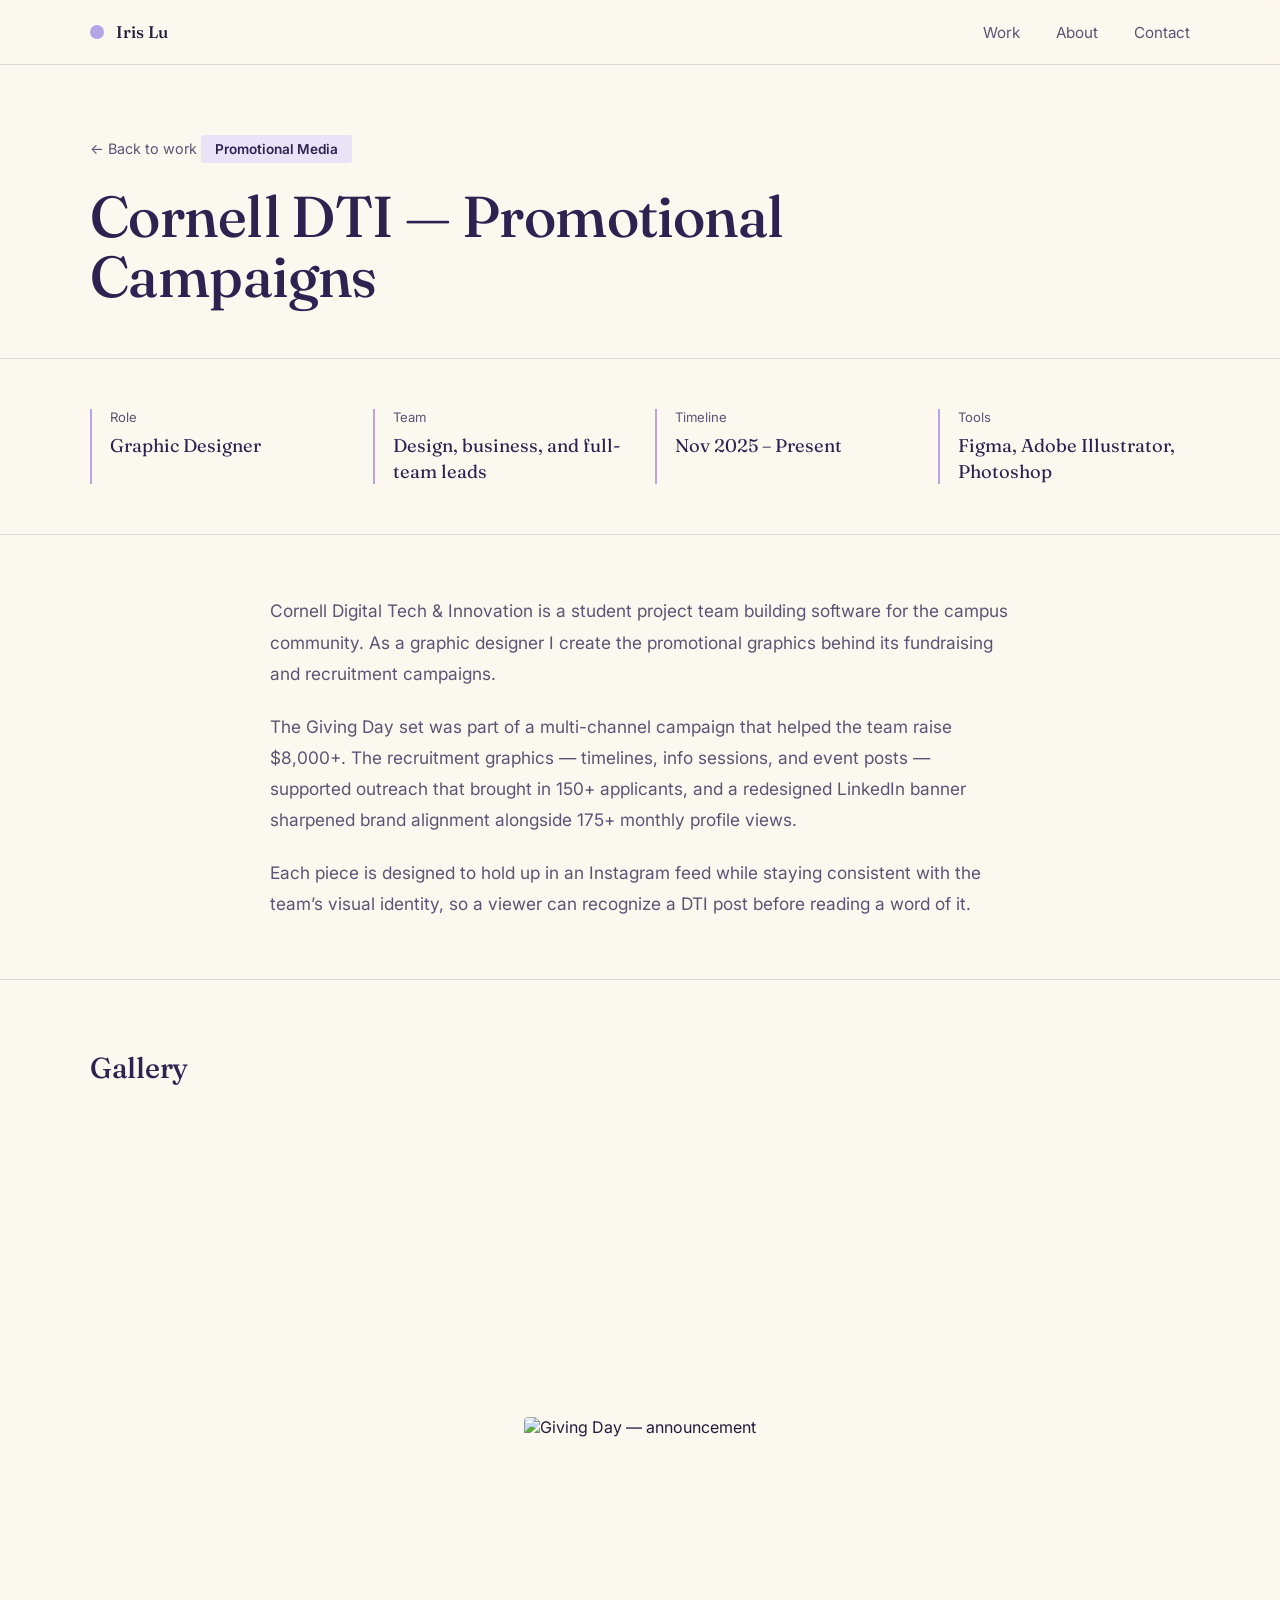
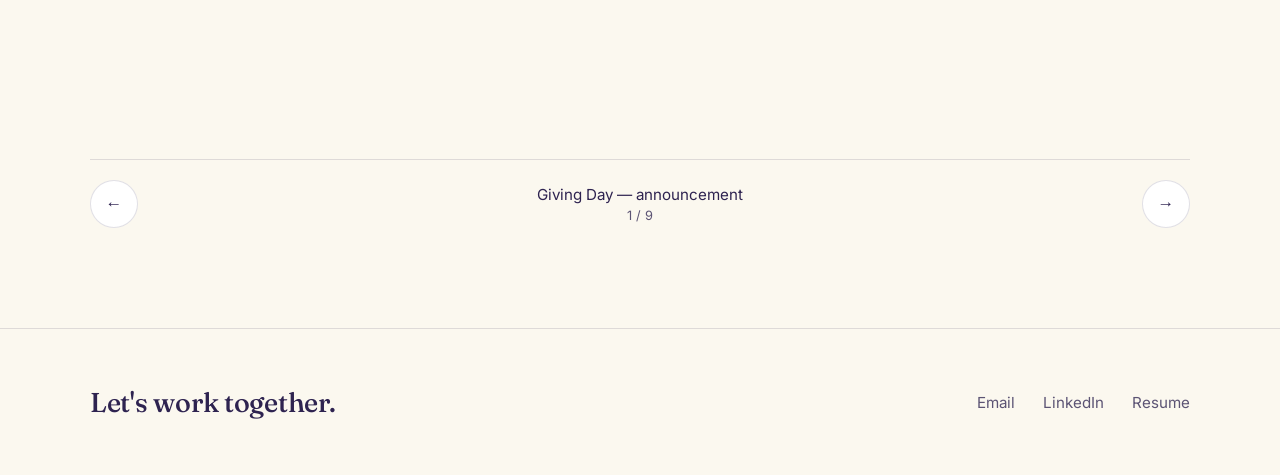
==== project-dti.html @ 87f2dfdc "Add files via upload" ====
<!DOCTYPE html>
<html lang="en">
<head>
<meta charset="UTF-8">
<meta name="viewport" content="width=device-width, initial-scale=1.0">
<title>Cornell DTI — Promotional Campaigns — Iris Lu</title>
<link rel="preconnect" href="https://fonts.googleapis.com">
<link href="https://fonts.googleapis.com/css2?family=Fraunces:opsz,wght@9..144,300;9..144,400;9..144,500;9..144,600&family=Inter:wght@400;500;600&display=swap" rel="stylesheet">
<link rel="stylesheet" href="styles.css">
<script src="carousel.js" defer></script>
</head>
<body>

<header>
  <nav>
    <a href="index.html" class="brand"><span class="dot"></span> Iris Lu</a>
    <div class="nav-links">
      <a href="index.html#work">Work</a>
      <a href="index.html#about">About</a>
      <a href="index.html#contact">Contact</a>
    </div>
  </nav>
</header>

<section class="project-hero">
  <div class="wrap">
    <a href="index.html#work" class="back-link">&larr; Back to work</a>
    <div class="project-cat">Promotional Media</div>
    <h1>Cornell DTI — Promotional Campaigns</h1>
  </div>
</section>

<section class="project-meta">
  <div class="wrap">
    <div class="meta-grid">
      <div class="meta-item"><div class="meta-label">Role</div><div class="meta-value">Graphic Designer</div></div>
      <div class="meta-item"><div class="meta-label">Team</div><div class="meta-value">Design, business, and full-team leads</div></div>
      <div class="meta-item"><div class="meta-label">Timeline</div><div class="meta-value">Nov 2025 – Present</div></div>
      <div class="meta-item"><div class="meta-label">Tools</div><div class="meta-value">Figma, Adobe Illustrator, Photoshop</div></div>
    </div>
  </div>
</section>

<section class="project-desc">
  <div class="wrap">
    <p>Cornell Digital Tech &amp; Innovation is a student project team building software for the campus community. As a graphic designer I create the promotional graphics behind its fundraising and recruitment campaigns.</p>
    <p>The Giving Day set was part of a multi-channel campaign that helped the team raise $8,000+. The recruitment graphics — timelines, info sessions, and event posts — supported outreach that brought in 150+ applicants, and a redesigned LinkedIn banner sharpened brand alignment alongside 175+ monthly profile views.</p>
    <p>Each piece is designed to hold up in an Instagram feed while staying consistent with the team’s visual identity, so a viewer can recognize a DTI post before reading a word of it.</p>
  </div>
</section>

<section class="gallery">
  <div class="wrap">
    <h2>Gallery</h2>

    <div class="carousel" data-carousel>
      <div class="stage">
      <div class="slide" data-cap="Giving Day — announcement">
        <img data-src="media/dti/giving-day.png" alt="Giving Day — announcement">
      </div>
      <div class="slide" data-cap="Giving Day — info">
        <img data-src="media/dti/giving-day-info.png" alt="Giving Day — info">
      </div>
      <div class="slide" data-cap="Info session">
        <img data-src="media/dti/info-session.png" alt="Info session">
      </div>
      <div class="slide" data-cap="Info session — variant">
        <img data-src="media/dti/info-session-1.png" alt="Info session — variant">
      </div>
      <div class="slide" data-cap="Recruitment timeline">
        <img data-src="media/dti/recruitment-timeline-2.png" alt="Recruitment timeline">
      </div>
      <div class="slide" data-cap="Recruitment timeline — variant">
        <img data-src="media/dti/recruitment-timeline-3.png" alt="Recruitment timeline — variant">
      </div>
      <div class="slide" data-cap="Cookies event">
        <img data-src="media/dti/cookies.png" alt="Cookies event">
      </div>
      <div class="slide" data-cap="PM 103">
        <img data-src="media/dti/pm-103.png" alt="PM 103">
      </div>
      <div class="slide" data-cap="Pudding fundraiser">
        <img data-src="media/dti/pudding-fundraiser.jpg" alt="Pudding fundraiser">
      </div>
      </div>
      <div class="carousel-bar">
        <button type="button" class="c-btn" data-prev aria-label="Previous image">&larr;</button>
        <div class="c-meta"><span class="c-cap"></span><span class="c-count"></span></div>
        <button type="button" class="c-btn" data-next aria-label="Next image">&rarr;</button>
      </div>
    </div>
  </div>
</section>

<footer id="contact">
  <div class="wrap footer-inner">
    <h3>Let's work together.</h3>
    <div class="footer-links">
      <a href="mailto:hello@example.com">Email</a>
      <a href="#">LinkedIn</a>
      <a href="#">Resume</a>
    </div>
  </div>
</footer>

</body>
</html>
---- styles.css ----
:root{
  --cream:#FBF8EF;
  --lav-pale:#E9E3F8;
  --lav-mid:#B7A4E6;
  --lav-deep:#2E2350;
  --yellow:#E8D94A;
  --ink:#241C3D;
  --ink-soft:#5C5474;
  --white:#FFFFFF;
  --line:rgba(46,35,80,0.14);
}
*{box-sizing:border-box;margin:0;padding:0;}
html{scroll-behavior:smooth;}
body{
  background:var(--cream);
  color:var(--ink);
  font-family:'Inter',sans-serif;
  -webkit-font-smoothing:antialiased;
}
a{color:inherit;text-decoration:none;}
img{max-width:100%;display:block;}
.wrap{max-width:1180px;margin:0 auto;padding:0 40px;}

h1,h2,h3,.display{
  font-family:'Fraunces',serif;
  font-weight:500;
  letter-spacing:-0.01em;
  color:var(--lav-deep);
}

/* NAV */
header{
  position:sticky;top:0;z-index:50;
  background:rgba(251,248,239,0.88);
  backdrop-filter:blur(8px);
  border-bottom:1px solid var(--line);
}
nav{
  display:flex;align-items:center;justify-content:space-between;
  padding:22px 40px;max-width:1180px;margin:0 auto;
}
.brand{
  display:flex;align-items:center;gap:12px;
  font-family:'Fraunces',serif;font-size:1.05rem;font-weight:500;
}
.brand .dot{
  width:14px;height:14px;border-radius:50%;
  background:var(--lav-mid);
}
.nav-links{display:flex;gap:36px;font-size:0.95rem;}
.nav-links a{color:var(--ink-soft);transition:color .2s;}
.nav-links a:hover{color:var(--lav-deep);}

/* HERO (home page) */
.hero{
  padding:100px 0 110px;
  position:relative;
  overflow:hidden;
}
.hero-inner{
  display:grid;
  grid-template-columns:1.3fr 1fr;
  gap:40px;
  align-items:center;
}
.hero-eyebrow{
  color:var(--ink-soft);font-size:1.05rem;margin-bottom:10px;
}
.hero h1{
  font-size:clamp(3.5rem,8vw,6.2rem);
  line-height:0.95;
}
.hero-role{
  margin-top:22px;font-size:1.15rem;color:var(--ink-soft);
  max-width:34ch;line-height:1.5;
}
.hero-art{
  position:relative;height:420px;
}
.hero-art svg{width:100%;height:100%;}

.btn{
  display:inline-flex;align-items:center;gap:8px;
  padding:14px 26px;border-radius:4px;
  font-size:0.95rem;font-weight:500;
  border:1px solid transparent;
  cursor:pointer;transition:transform .15s ease, background .2s ease;
}
.btn-primary{background:var(--lav-deep);color:var(--white);}
.btn-primary:hover{transform:translateY(-2px);}
.btn-ghost{border-color:var(--line);color:var(--lav-deep);}
.btn-ghost:hover{border-color:var(--lav-deep);}

/* WORK GRID */
.work{padding:20px 0 100px;}
.grid{
  display:grid;
  grid-template-columns:repeat(2,1fr);
  gap:28px;
}
.card{
  background:var(--lav-pale);
  border-radius:6px;
  overflow:hidden;
  display:block;
  transition:transform .2s ease;
}
.card:hover{transform:translateY(-4px);}
.card-media{
  aspect-ratio:4/3;
  background:var(--lav-pale);
  display:flex;align-items:center;justify-content:center;
  position:relative;
}
.card-media .placeholder-frame{inset:16px;}
.card-body{padding:22px 24px 26px;}
.card-cat{
  font-size:0.8rem;color:var(--ink-soft);margin-bottom:6px;
}
.card h4{
  font-family:'Fraunces',serif;font-size:1.25rem;color:var(--lav-deep);font-weight:500;
}

.placeholder-frame{
  position:absolute;inset:24px;
  border:1.5px dashed rgba(46,35,80,0.35);
  border-radius:4px;
  display:flex;align-items:center;justify-content:center;
  flex-direction:column;gap:10px;
}
.placeholder-frame span{
  color:rgba(46,35,80,0.55);font-size:0.85rem;text-align:center;padding:0 20px;
}

/* ABOUT */
.about{padding:20px 0 110px;}
.about-inner{
  display:grid;grid-template-columns:0.85fr 0.35fr 1fr;gap:40px;align-items:center;
}
.about-photo{
  aspect-ratio:3/4;background:var(--lav-mid);border-radius:6px;
  position:relative;
}
.about-photo .placeholder-frame{inset:18px;}
.about-deco{
  display:flex;align-items:center;justify-content:center;height:100%;
}
.about-deco svg{width:100%;height:auto;max-height:320px;}
.about-copy p{
  font-size:1.05rem;line-height:1.75;color:var(--ink-soft);margin-bottom:20px;
  max-width:56ch;
}
.skills{
  margin-top:30px;display:flex;flex-wrap:wrap;gap:10px;
}
.skill-pill{
  padding:8px 16px;border:1px solid var(--line);border-radius:30px;
  font-size:0.85rem;color:var(--lav-deep);
}

/* PROJECT PAGE */
.project-hero{
  padding:70px 0 50px;
  border-bottom:1px solid var(--line);
}
.back-link{
  display:inline-flex;align-items:center;gap:8px;
  color:var(--ink-soft);font-size:0.9rem;margin-bottom:30px;
}
.back-link:hover{color:var(--lav-deep);}
.project-cat{
  display:inline-flex;background:var(--lav-pale);color:var(--lav-deep);
  padding:6px 14px;border-radius:3px;font-size:0.85rem;font-weight:600;
  margin-bottom:20px;
}
.project-hero h1{
  font-size:clamp(2.4rem,5vw,3.6rem);
  line-height:1.05;max-width:20ch;
}

.project-meta{
  padding:50px 0;
  border-bottom:1px solid var(--line);
}
.meta-grid{
  display:grid;
  grid-template-columns:repeat(4,1fr);
  gap:30px;
}
.meta-item{
  border-left:2px solid var(--lav-mid);
  padding-left:18px;
}
.meta-item .meta-label{
  font-size:0.82rem;color:var(--ink-soft);margin-bottom:8px;
}
.meta-item .meta-value{
  font-family:'Fraunces',serif;font-size:1.15rem;color:var(--lav-deep);
  line-height:1.4;
}

.project-desc{
  padding:60px 0;
  border-bottom:1px solid var(--line);
}
.project-desc .wrap{max-width:820px;}
.project-desc p{
  font-size:1.08rem;line-height:1.8;color:var(--ink-soft);margin-bottom:22px;
}
.project-desc p:last-child{margin-bottom:0;}

.gallery{padding:70px 0 100px;}
.gallery h2{font-size:1.8rem;margin-bottom:36px;}
.gallery-grid{
  display:grid;
  grid-template-columns:repeat(2,1fr);
  gap:26px;
}
.gallery-item{
  aspect-ratio:4/3;background:var(--lav-pale);border-radius:6px;
  position:relative;
}
.gallery-item.tall{aspect-ratio:3/4;}
.gallery-item.wide{grid-column:span 2;aspect-ratio:16/8;}
.gallery-item .placeholder-frame{inset:16px;}

/* GALLERY — carousel */
.card-media img{width:100%;height:100%;object-fit:cover;object-position:center;}
.carousel{margin-top:8px;outline:none;}
.stage{
  position:relative;height:clamp(420px,68vh,720px);
  display:flex;align-items:center;justify-content:center;
}
.slide{display:none;width:100%;height:100%;overflow-y:auto;}
.slide.is-active{display:flex;align-items:center;justify-content:center;}
.slide img{max-width:100%;max-height:100%;width:auto;height:auto;border-radius:4px;}
.slide.scroll.is-active{align-items:flex-start;}
.slide.scroll img{max-height:none;width:min(300px,70%);}
.carousel-bar{
  display:flex;align-items:center;justify-content:space-between;gap:20px;
  margin-top:26px;padding-top:20px;border-top:1px solid var(--line);
}
.c-btn{
  width:48px;height:48px;flex:none;border-radius:50%;
  border:1px solid var(--line);background:var(--white);
  color:var(--lav-deep);font-size:1.05rem;cursor:pointer;
  transition:background .2s ease,border-color .2s ease;
}
.c-btn:hover{background:var(--lav-pale);border-color:var(--lav-mid);}
.c-meta{
  display:flex;flex-direction:column;align-items:center;gap:4px;text-align:center;
}
.c-cap{font-size:0.95rem;color:var(--lav-deep);}
.c-count{font-size:0.8rem;color:var(--ink-soft);}

/* FOOTER */
footer{
  border-top:1px solid var(--line);
  padding:56px 0;
}
.footer-inner{
  display:flex;justify-content:space-between;align-items:center;flex-wrap:wrap;gap:20px;
}
footer h3{font-size:1.7rem;}
.footer-links{display:flex;gap:28px;font-size:0.95rem;color:var(--ink-soft);}
.footer-links a:hover{color:var(--lav-deep);}

@media (max-width:860px){
  .wrap{padding:0 22px;}
  nav{padding:18px 22px;}
  .nav-links{gap:20px;font-size:0.88rem;}
  .hero{padding:60px 0 60px;}
  .hero-inner{grid-template-columns:1fr;}
  .hero-art{height:260px;order:-1;}
  .grid{grid-template-columns:1fr 1fr;}
  .about-inner{grid-template-columns:1fr;}
  .about-photo{aspect-ratio:16/9;}
  .about-deco{display:none;}
  .meta-grid{grid-template-columns:1fr 1fr;}
  .gallery-grid{grid-template-columns:1fr;}
  .stage{height:clamp(340px,56vh,560px);}
  .gallery-item.wide{grid-column:span 1;aspect-ratio:4/3;}
}
@media (max-width:560px){
  .grid{grid-template-columns:1fr;}
  .nav-links{gap:14px;}
  .hero h1{font-size:3rem;}
  .meta-grid{grid-template-columns:1fr;}
}

@media (prefers-reduced-motion:reduce){
  html{scroll-behavior:auto;}
  *{transition:none !important;}
}
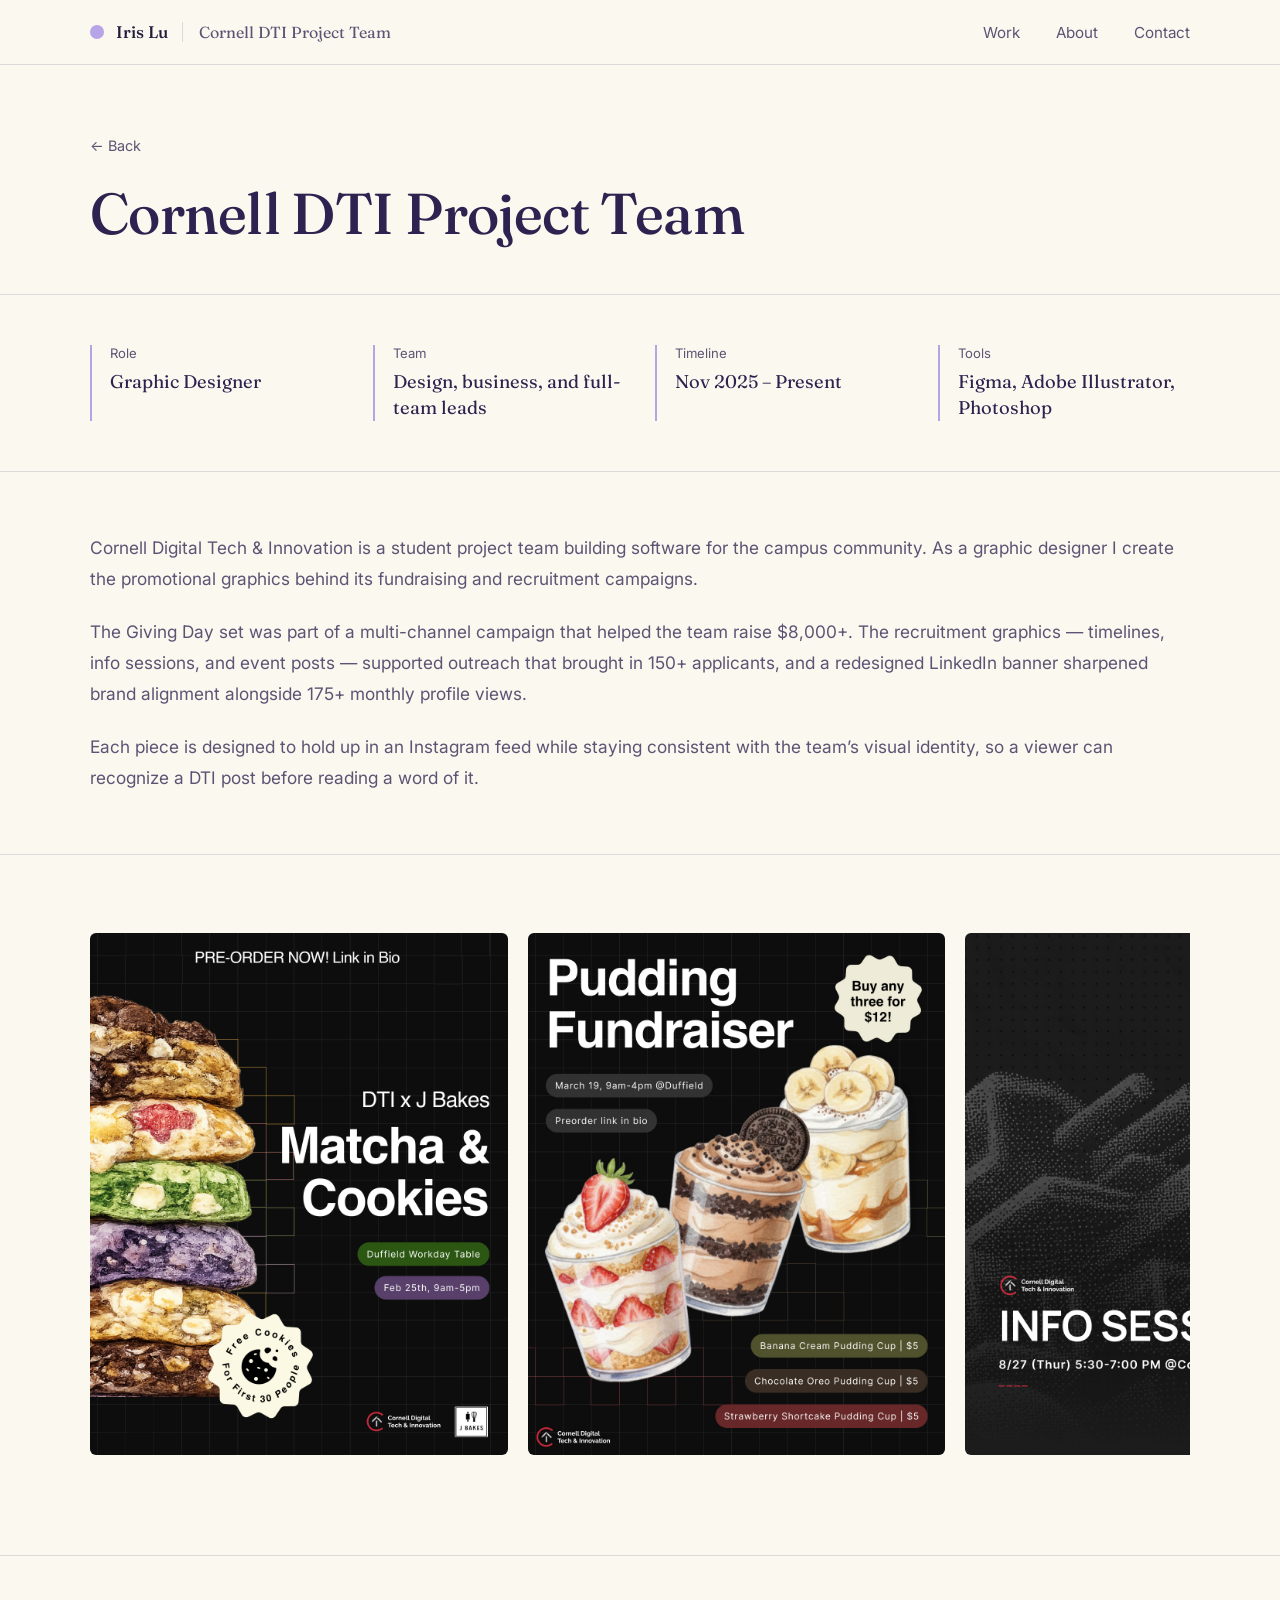
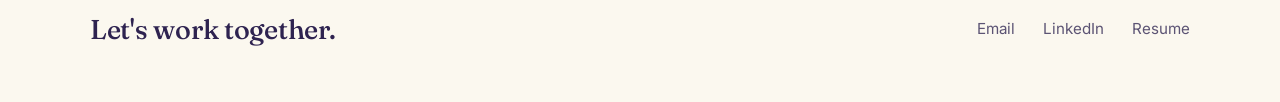
==== commit c8707c5c: "loaded portfolio" ====
--- a/project-dti.html
+++ b/project-dti.html
@@ -3,10 +3,12 @@
 <head>
 <meta charset="UTF-8">
 <meta name="viewport" content="width=device-width, initial-scale=1.0">
-<title>Cornell DTI — Promotional Campaigns — Iris Lu</title>
+<title>Cornell DTI Project Team — Iris Lu</title>
 <link rel="preconnect" href="https://fonts.googleapis.com">
 <link href="https://fonts.googleapis.com/css2?family=Fraunces:opsz,wght@9..144,300;9..144,400;9..144,500;9..144,600&family=Inter:wght@400;500;600&display=swap" rel="stylesheet">
 <link rel="stylesheet" href="styles.css">
+<script src="reveal.js" defer></script>
+<script src="motion.js" defer></script>
 <script src="carousel.js" defer></script>
 </head>
 <body>
@@ -24,9 +26,8 @@
 
 <section class="project-hero">
   <div class="wrap">
-    <a href="index.html#work" class="back-link">&larr; Back to work</a>
-    <div class="project-cat">Promotional Media</div>
-    <h1>Cornell DTI — Promotional Campaigns</h1>
+    <a href="index.html#work" class="back-link">&larr; Back</a>
+    <h1>Cornell DTI Project Team</h1>
   </div>
 </section>
 
@@ -51,43 +52,39 @@
 
 <section class="gallery">
   <div class="wrap">
-    <h2>Gallery</h2>
-
+    
     <div class="carousel" data-carousel>
       <div class="stage">
-      <div class="slide" data-cap="Giving Day — announcement">
-        <img data-src="media/dti/giving-day.png" alt="Giving Day — announcement">
+      <div class="slide" data-cap="Cookies event">
+        <img loading="lazy" src="media/dti/cookies.png" alt="Cookies event" width="1080" height="1350" style="aspect-ratio:1080/1350">
+      </div>
+      <div class="slide" data-cap="Pudding fundraiser">
+        <img loading="lazy" src="media/dti/pudding-fundraiser.jpg" alt="Pudding fundraiser" width="1080" height="1350" style="aspect-ratio:1080/1350">
+      </div>
+      <div class="slide" data-cap="Info session">
+        <img loading="lazy" src="media/dti/info-session.png" alt="Info session" width="1080" height="1350" style="aspect-ratio:1080/1350">
+      </div>
+      <div class="slide" data-cap="Info session — variant">
+        <img loading="lazy" src="media/dti/info-session-1.png" alt="Info session — variant" width="1080" height="1350" style="aspect-ratio:1080/1350">
+      </div>
+      <div class="slide" data-cap="Recruitment timeline">
+        <img loading="lazy" src="media/dti/recruitment-timeline-2.png" alt="Recruitment timeline" width="1080" height="1350" style="aspect-ratio:1080/1350">
+      </div>
+      <div class="slide" data-cap="Recruitment timeline — variant">
+        <img loading="lazy" src="media/dti/recruitment-timeline-3.png" alt="Recruitment timeline — variant" width="1080" height="1350" style="aspect-ratio:1080/1350">
+      </div>
+      <div class="slide" data-cap="PM 103">
+        <img loading="lazy" src="media/dti/pm-103.png" alt="PM 103" width="1080" height="1350" style="aspect-ratio:1080/1350">
       </div>
       <div class="slide" data-cap="Giving Day — info">
-        <img data-src="media/dti/giving-day-info.png" alt="Giving Day — info">
+        <img loading="lazy" src="media/dti/giving-day-info.png" alt="Giving Day — info" width="1080" height="1350" style="aspect-ratio:1080/1350">
       </div>
-      <div class="slide" data-cap="Info session">
-        <img data-src="media/dti/info-session.png" alt="Info session">
-      </div>
-      <div class="slide" data-cap="Info session — variant">
-        <img data-src="media/dti/info-session-1.png" alt="Info session — variant">
-      </div>
-      <div class="slide" data-cap="Recruitment timeline">
-        <img data-src="media/dti/recruitment-timeline-2.png" alt="Recruitment timeline">
-      </div>
-      <div class="slide" data-cap="Recruitment timeline — variant">
-        <img data-src="media/dti/recruitment-timeline-3.png" alt="Recruitment timeline — variant">
-      </div>
-      <div class="slide" data-cap="Cookies event">
-        <img data-src="media/dti/cookies.png" alt="Cookies event">
-      </div>
-      <div class="slide" data-cap="PM 103">
-        <img data-src="media/dti/pm-103.png" alt="PM 103">
-      </div>
-      <div class="slide" data-cap="Pudding fundraiser">
-        <img data-src="media/dti/pudding-fundraiser.jpg" alt="Pudding fundraiser">
+      <div class="slide" data-cap="Giving Day — announcement">
+        <img loading="lazy" src="media/dti/giving-day.png" alt="Giving Day — announcement" width="1080" height="1350" style="aspect-ratio:1080/1350">
       </div>
       </div>
-      <div class="carousel-bar">
-        <button type="button" class="c-btn" data-prev aria-label="Previous image">&larr;</button>
-        <div class="c-meta"><span class="c-cap"></span><span class="c-count"></span></div>
-        <button type="button" class="c-btn" data-next aria-label="Next image">&rarr;</button>
-      </div>
+      <button type="button" class="c-btn c-prev" data-prev aria-label="Scroll left"><span>&#8249;</span></button>
+      <button type="button" class="c-btn c-next" data-next aria-label="Scroll right"><span>&#8250;</span></button>
     </div>
   </div>
 </section>
@@ -96,9 +93,9 @@
   <div class="wrap footer-inner">
     <h3>Let's work together.</h3>
     <div class="footer-links">
-      <a href="mailto:hello@example.com">Email</a>
-      <a href="#">LinkedIn</a>
-      <a href="#">Resume</a>
+      <a href="mailto:luiris0703@gmail.com">Email</a>
+      <a href="https://www.linkedin.com/in/iris-lu-0b1755385/" target="_blank" rel="noopener">LinkedIn</a>
+      <a href="iris-lu-resume.pdf" target="_blank" rel="noopener">Resume</a>
     </div>
   </div>
 </footer>
--- a/styles.css
+++ b/styles.css
@@ -99,6 +99,7 @@
   gap:28px;
 }
 .card{
+  transition:transform .3s cubic-bezier(.22,.7,.3,1),box-shadow .3s ease;
   background:var(--lav-pale);
   border-radius:6px;
   overflow:hidden;
@@ -139,7 +140,13 @@
 }
 .about-photo{
   aspect-ratio:3/4;background:var(--lav-mid);border-radius:6px;
-  position:relative;
+  position:relative;overflow:hidden;
+}
+.about-photo img{
+  position:absolute;top:18px;left:18px;
+  width:calc(100% - 36px);height:calc(100% - 36px);
+  object-fit:cover;object-position:center 22%;border-radius:3px;
+}
 }
 .about-photo .placeholder-frame{inset:18px;}
 .about-deco{
@@ -203,7 +210,7 @@
   padding:60px 0;
   border-bottom:1px solid var(--line);
 }
-.project-desc .wrap{max-width:820px;}
+.project-desc .wrap{max-width:1180px;}
 .project-desc p{
   font-size:1.08rem;line-height:1.8;color:var(--ink-soft);margin-bottom:22px;
 }
@@ -224,34 +231,94 @@
 .gallery-item.wide{grid-column:span 2;aspect-ratio:16/8;}
 .gallery-item .placeholder-frame{inset:16px;}
 
-/* GALLERY — carousel */
-.card-media img{width:100%;height:100%;object-fit:cover;object-position:center;}
-.carousel{margin-top:8px;outline:none;}
+/* GALLERY — filmstrip carousel */
+.card-media img{
+  width:100%;height:100%;object-fit:cover;object-position:center;
+  transition:transform .55s cubic-bezier(.22,.7,.3,1);
+}
+.card:hover .card-media img,.card:focus-visible .card-media img{transform:scale(1.04);}
+.carousel{position:relative;margin-top:8px;outline:none;}
 .stage{
-  position:relative;height:clamp(420px,68vh,720px);
+  display:flex;align-items:flex-start;gap:20px;
+  height:clamp(360px,58vh,600px);
+  overflow-x:auto;overflow-y:hidden;
+  scroll-snap-type:x proximity;
+  scrollbar-width:none;-ms-overflow-style:none;
+}
+.stage::-webkit-scrollbar{display:none;}
+.slide{
+  flex:0 0 auto;height:100%;scroll-snap-align:start;
+  display:flex;align-items:center;
+}
+.slide img{
+  display:block;height:100%;width:auto;max-width:none;
+  border-radius:6px;object-fit:contain;
+}
+.slide img[width]{height:100%;width:auto;}
+.slide.scroll img{
+  height:100%;object-fit:cover;object-position:top center;
+}
+.c-btn{
+  position:absolute;top:50%;transform:translateY(-50%);
+  width:52px;height:52px;border-radius:50%;
+  border:none;background:var(--lav-mid);
+  color:var(--cream);cursor:pointer;
   display:flex;align-items:center;justify-content:center;
-}
-.slide{display:none;width:100%;height:100%;overflow-y:auto;}
-.slide.is-active{display:flex;align-items:center;justify-content:center;}
-.slide img{max-width:100%;max-height:100%;width:auto;height:auto;border-radius:4px;}
-.slide.scroll.is-active{align-items:flex-start;}
-.slide.scroll img{max-height:none;width:min(300px,70%);}
-.carousel-bar{
-  display:flex;align-items:center;justify-content:space-between;gap:20px;
-  margin-top:26px;padding-top:20px;border-top:1px solid var(--line);
-}
-.c-btn{
-  width:48px;height:48px;flex:none;border-radius:50%;
-  border:1px solid var(--line);background:var(--white);
-  color:var(--lav-deep);font-size:1.05rem;cursor:pointer;
-  transition:background .2s ease,border-color .2s ease;
-}
-.c-btn:hover{background:var(--lav-pale);border-color:var(--lav-mid);}
-.c-meta{
-  display:flex;flex-direction:column;align-items:center;gap:4px;text-align:center;
-}
-.c-cap{font-size:0.95rem;color:var(--lav-deep);}
-.c-count{font-size:0.8rem;color:var(--ink-soft);}
+  box-shadow:0 6px 20px rgba(46,35,80,.18);
+  opacity:0;pointer-events:none;
+  transition:opacity .22s ease,background .2s ease;
+  z-index:3;
+}
+.c-btn span{
+  font-family:'Inter',system-ui,sans-serif;
+  font-size:1.9rem;font-weight:500;line-height:1;
+  display:block;margin-top:-4px;
+}
+.c-prev span{margin-right:3px;}
+.c-next span{margin-left:3px;}
+.carousel:hover .c-btn,.carousel:focus-within .c-btn{opacity:1;pointer-events:auto;}
+.c-btn:hover{background:var(--lav-deep);}
+.c-prev{left:-10px;}
+.c-next{right:-10px;}
+.carousel.at-start .c-prev,.carousel.at-end .c-next{opacity:0;pointer-events:none;}
+
+/* STICKY PROJECT TITLE IN NAV */
+.nav-title{
+  margin-left:14px;padding-left:16px;
+  border-left:1px solid var(--line);
+  transform:translateX(-6px);
+  font-family:'Fraunces',serif;font-size:1rem;color:var(--ink-soft);
+  opacity:0;pointer-events:none;white-space:nowrap;
+  transition:opacity .35s ease,transform .35s cubic-bezier(.22,.7,.3,1);
+  max-width:38vw;overflow:hidden;text-overflow:ellipsis;
+}
+.nav-title.is-visible{opacity:1;transform:none;}
+nav{position:relative;}
+.brand-group{display:flex;align-items:center;min-width:0;}
+@media (max-width:720px){.nav-title{display:none;}}
+
+/* HERO ENTRANCE */
+.hero-enter{opacity:0;transform:translateY(30px);}
+.hero-ready .hero-enter{
+  opacity:1;transform:none;
+  transition:opacity .85s cubic-bezier(.22,.7,.3,1) var(--he-delay,0ms),
+             transform .85s cubic-bezier(.22,.7,.3,1) var(--he-delay,0ms);
+}
+@media (prefers-reduced-motion:reduce){
+  .hero-enter{opacity:1;transform:none;}
+}
+
+/* SCROLL REVEAL */
+.rv{
+  opacity:0;transform:translateY(26px);
+  transition:opacity .7s cubic-bezier(.22,.7,.3,1) var(--rv-delay,0ms),
+             transform .7s cubic-bezier(.22,.7,.3,1) var(--rv-delay,0ms);
+  will-change:opacity,transform;
+}
+.rv-in{opacity:1;transform:none;}
+@media (prefers-reduced-motion:reduce){
+  .rv{opacity:1;transform:none;transition:none;}
+}
 
 /* FOOTER */
 footer{
@@ -278,11 +345,14 @@
   .about-deco{display:none;}
   .meta-grid{grid-template-columns:1fr 1fr;}
   .gallery-grid{grid-template-columns:1fr;}
-  .stage{height:clamp(340px,56vh,560px);}
+  .stage{height:clamp(300px,50vh,460px);}
   .gallery-item.wide{grid-column:span 1;aspect-ratio:4/3;}
 }
 @media (max-width:560px){
   .grid{grid-template-columns:1fr;}
+  .stage{height:clamp(260px,46vh,380px);gap:14px;}
+  .c-prev{left:4px;} .c-next{right:4px;}
+  .c-btn{opacity:1;pointer-events:auto;width:44px;height:44px;}
   .nav-links{gap:14px;}
   .hero h1{font-size:3rem;}
   .meta-grid{grid-template-columns:1fr;}
